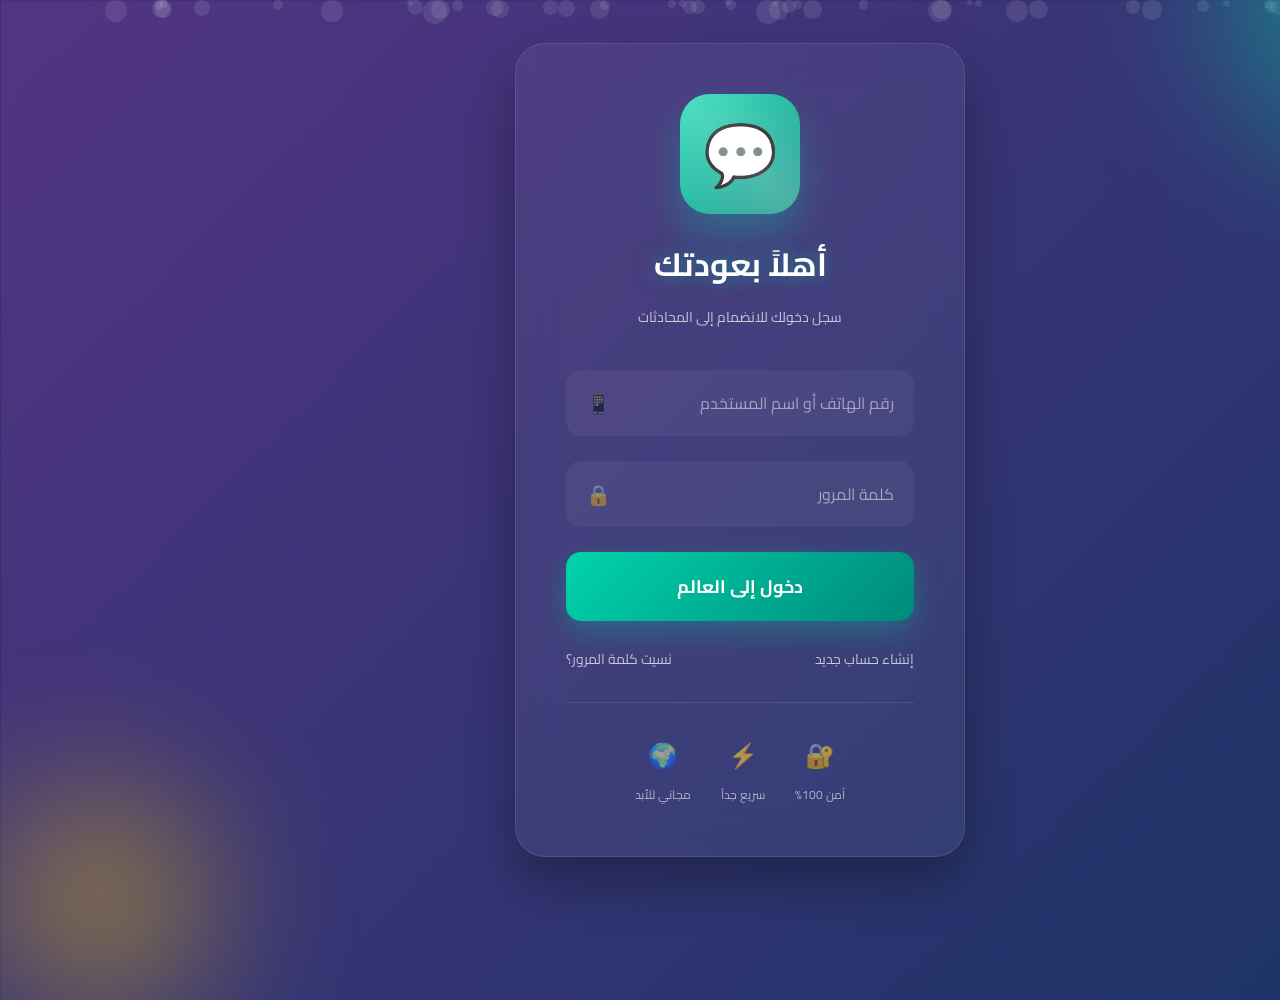
==== index.html @ bbd1d0f3 "Create index.html" ====
<!DOCTYPE html>
<html lang="ar" dir="rtl">
<head>
    <meta charset="UTF-8">
    <meta name="viewport" content="width=device-width, initial-scale=1.0">
    <title>دخول | تطبيق المراسلة</title>
    <style>
        @import url('https://fonts.googleapis.com/css2?family=Cairo:wght@300;400;600;700&display=swap');
        
        * {
            margin: 0;
            padding: 0;
            box-sizing: border-box;
            font-family: 'Cairo', sans-serif;
        }

        :root {
            --primary: #00d4aa;
            --secondary: #00897b;
            --accent: #ffd700;
            --dark: #1a1a2e;
            --darker: #16213e;
        }

        body {
            min-height: 100vh;
            background: linear-gradient(-45deg, #1a1a2e, #16213e, #0f3460, #533483);
            background-size: 400% 400%;
            animation: gradientBG 15s ease infinite;
            display: flex;
            justify-content: center;
            align-items: center;
            overflow: hidden;
            position: relative;
        }

        @keyframes gradientBG {
            0% { background-position: 0% 50%; }
            50% { background-position: 100% 50%; }
            100% { background-position: 0% 50%; }
        }

        /* جسيمات متحركة في الخلفية */
        .particles {
            position: absolute;
            width: 100%;
            height: 100%;
            overflow: hidden;
            z-index: 0;
        }

        .particle {
            position: absolute;
            width: 10px;
            height: 10px;
            background: rgba(255, 255, 255, 0.1);
            border-radius: 50%;
            animation: float 20s infinite linear;
        }

        @keyframes float {
            from {
                transform: translateY(100vh) rotate(0deg);
                opacity: 0;
            }
            10% { opacity: 1; }
            90% { opacity: 1; }
            to {
                transform: translateY(-100vh) rotate(720deg);
                opacity: 0;
            }
        }

        .login-container {
            background: rgba(255, 255, 255, 0.05);
            backdrop-filter: blur(20px);
            border: 1px solid rgba(255, 255, 255, 0.1);
            border-radius: 30px;
            padding: 50px;
            width: 90%;
            max-width: 450px;
            box-shadow: 0 25px 50px rgba(0,0,0,0.3);
            position: relative;
            z-index: 10;
            animation: containerFloat 6s ease-in-out infinite;
            transform-style: preserve-3d;
        }

        @keyframes containerFloat {
            0%, 100% { transform: translateY(0px) rotateX(0deg); }
            50% { transform: translateY(-20px) rotateX(2deg); }
        }

        .logo-section {
            text-align: center;
            margin-bottom: 40px;
        }

        .logo-wrapper {
            width: 120px;
            height: 120px;
            margin: 0 auto 20px;
            position: relative;
            animation: logoPulse 2s ease-in-out infinite;
        }

        @keyframes logoPulse {
            0%, 100% { transform: scale(1); filter: drop-shadow(0 0 20px rgba(0, 212, 170, 0.5)); }
            50% { transform: scale(1.05); filter: drop-shadow(0 0 40px rgba(0, 212, 170, 0.8)); }
        }

        .logo {
            width: 100%;
            height: 100%;
            background: linear-gradient(135deg, var(--primary), var(--secondary));
            border-radius: 30px;
            display: flex;
            align-items: center;
            justify-content: center;
            font-size: 60px;
            box-shadow: 0 20px 40px rgba(0, 212, 170, 0.3);
            position: relative;
            overflow: hidden;
        }

        .logo::before {
            content: '';
            position: absolute;
            top: -50%;
            left: -50%;
            width: 200%;
            height: 200%;
            background: linear-gradient(45deg, transparent, rgba(255,255,255,0.3), transparent);
            animation: shimmer 3s infinite;
        }

        @keyframes shimmer {
            0% { transform: translateX(-100%) translateY(-100%) rotate(45deg); }
            100% { transform: translateX(100%) translateY(100%) rotate(45deg); }
        }

        h1 {
            color: white;
            font-size: 32px;
            margin-bottom: 10px;
            text-shadow: 0 0 20px rgba(0, 212, 170, 0.5);
            animation: textGlow 3s ease-in-out infinite;
        }

        @keyframes textGlow {
            0%, 100% { text-shadow: 0 0 20px rgba(0, 212, 170, 0.5); }
            50% { text-shadow: 0 0 40px rgba(0, 212, 170, 0.8), 0 0 60px rgba(0, 212, 170, 0.4); }
        }

        .subtitle {
            color: rgba(255,255,255,0.7);
            font-size: 14px;
        }

        .input-group {
            margin-bottom: 25px;
            position: relative;
        }

        .input-wrapper {
            position: relative;
            overflow: hidden;
            border-radius: 15px;
            background: rgba(255,255,255,0.05);
            transition: all 0.3s ease;
        }

        .input-wrapper:focus-within {
            background: rgba(255,255,255,0.1);
            box-shadow: 0 0 30px rgba(0, 212, 170, 0.2);
            transform: scale(1.02);
        }

        .input-wrapper::before {
            content: '';
            position: absolute;
            top: 0;
            left: -100%;
            width: 100%;
            height: 2px;
            background: linear-gradient(90deg, transparent, var(--primary), transparent);
            transition: left 0.5s;
        }

        .input-wrapper:focus-within::before {
            left: 100%;
        }

        input {
            width: 100%;
            padding: 18px 20px;
            background: transparent;
            border: none;
            color: white;
            font-size: 16px;
            outline: none;
        }

        input::placeholder {
            color: rgba(255,255,255,0.5);
        }

        .input-icon {
            position: absolute;
            left: 20px;
            top: 50%;
            transform: translateY(-50%);
            font-size: 20px;
            opacity: 0.5;
            transition: all 0.3s;
        }

        .input-wrapper:focus-within .input-icon {
            opacity: 1;
            color: var(--primary);
            transform: translateY(-50%) scale(1.2);
        }

        .login-btn {
            width: 100%;
            padding: 18px;
            background: linear-gradient(135deg, var(--primary), var(--secondary));
            border: none;
            border-radius: 15px;
            color: white;
            font-size: 18px;
            font-weight: 700;
            cursor: pointer;
            position: relative;
            overflow: hidden;
            transition: all 0.3s;
            box-shadow: 0 10px 30px rgba(0, 212, 170, 0.3);
        }

        .login-btn::before {
            content: '';
            position: absolute;
            top: 0;
            left: -100%;
            width: 100%;
            height: 100%;
            background: linear-gradient(90deg, transparent, rgba(255,255,255,0.4), transparent);
            transition: left 0.5s;
        }

        .login-btn:hover::before {
            left: 100%;
        }

        .login-btn:hover {
            transform: translateY(-3px);
            box-shadow: 0 20px 40px rgba(0, 212, 170, 0.4);
        }

        .login-btn:active {
            transform: translateY(0);
        }

        .login-btn.loading {
            pointer-events: none;
            opacity: 0.8;
        }

        .login-btn.loading::after {
            content: '';
            position: absolute;
            width: 20px;
            height: 20px;
            border: 3px solid transparent;
            border-top-color: white;
            border-radius: 50%;
            animation: spin 1s linear infinite;
            right: 20px;
            top: 50%;
            transform: translateY(-50%);
        }

        @keyframes spin {
            to { transform: translateY(-50%) rotate(360deg); }
        }

        .links {
            display: flex;
            justify-content: space-between;
            margin-top: 25px;
        }

        .links a {
            color: rgba(255,255,255,0.7);
            text-decoration: none;
            font-size: 14px;
            transition: all 0.3s;
            position: relative;
        }

        .links a::after {
            content: '';
            position: absolute;
            bottom: -5px;
            left: 0;
            width: 0;
            height: 2px;
            background: var(--primary);
            transition: width 0.3s;
        }

        .links a:hover {
            color: var(--primary);
        }

        .links a:hover::after {
            width: 100%;
        }

        .error-message {
            background: rgba(255, 0, 0, 0.1);
            border: 1px solid rgba(255, 0, 0, 0.3);
            color: #ff6b6b;
            padding: 15px;
            border-radius: 10px;
            margin-bottom: 20px;
            display: none;
            animation: shake 0.5s;
        }

        @keyframes shake {
            0%, 100% { transform: translateX(0); }
            25% { transform: translateX(-10px); }
            75% { transform: translateX(10px); }
        }

        .features {
            display: flex;
            justify-content: center;
            gap: 30px;
            margin-top: 30px;
            padding-top: 30px;
            border-top: 1px solid rgba(255,255,255,0.1);
        }

        .feature {
            text-align: center;
            color: rgba(255,255,255,0.6);
            font-size: 12px;
            animation: featureFloat 3s ease-in-out infinite;
        }

        .feature:nth-child(2) { animation-delay: 0.5s; }
        .feature:nth-child(3) { animation-delay: 1s; }

        @keyframes featureFloat {
            0%, 100% { transform: translateY(0); }
            50% { transform: translateY(-5px); }
        }

        .feature-icon {
            font-size: 24px;
            margin-bottom: 5px;
            display: block;
        }

        /* تأثيرات إضافية */
        .glow-orb {
            position: absolute;
            border-radius: 50%;
            filter: blur(80px);
            opacity: 0.5;
            animation: orbFloat 10s ease-in-out infinite;
        }

        .orb-1 {
            width: 300px;
            height: 300px;
            background: var(--primary);
            top: -150px;
            right: -150px;
        }

        .orb-2 {
            width: 200px;
            height: 200px;
            background: var(--accent);
            bottom: -100px;
            left: -100px;
            animation-delay: 5s;
        }

        @keyframes orbFloat {
            0%, 100% { transform: translate(0, 0) scale(1); }
            50% { transform: translate(30px, -30px) scale(1.1); }
        }

        @media (max-width: 480px) {
            .login-container {
                padding: 30px 20px;
            }
            h1 { font-size: 24px; }
        }
    </style>
</head>
<body>
    <!-- جسيمات الخلفية -->
    <div class="particles" id="particles"></div>
    
    <!-- دوائر مضيئة -->
    <div class="glow-orb orb-1"></div>
    <div class="glow-orb orb-2"></div>

    <div class="login-container">
        <div class="logo-section">
            <div class="logo-wrapper">
                <div class="logo">💬</div>
            </div>
            <h1>أهلاً بعودتك</h1>
            <p class="subtitle">سجل دخولك للانضمام إلى المحادثات</p>
        </div>

        <div class="error-message" id="errorMsg">
            ⚠️ بيانات الدخول غير صحيحة
        </div>

        <form id="loginForm">
            <div class="input-group">
                <div class="input-wrapper">
                    <span class="input-icon">📱</span>
                    <input type="text" id="loginUser" placeholder="رقم الهاتف أو اسم المستخدم" required>
                </div>
            </div>

            <div class="input-group">
                <div class="input-wrapper">
                    <span class="input-icon">🔒</span>
                    <input type="password" id="loginPass" placeholder="كلمة المرور" required>
                </div>
            </div>

            <button type="submit" class="login-btn" id="loginBtn">
                دخول إلى العالم
            </button>
        </form>

        <div class="links">
            <a href="register.html">إنشاء حساب جديد</a>
            <a href="#" onclick="forgotPassword()">نسيت كلمة المرور؟</a>
        </div>

        <div class="features">
            <div class="feature">
                <span class="feature-icon">🔐</span>
                <span>آمن 100%</span>
            </div>
            <div class="feature">
                <span class="feature-icon">⚡</span>
                <span>سريع جداً</span>
            </div>
            <div class="feature">
                <span class="feature-icon">🌍</span>
                <span>مجاني للأبد</span>
            </div>
        </div>
    </div>

    <script>
        // إنشاء جسيمات عشوائية
        function createParticles() {
            const container = document.getElementById('particles');
            for(let i = 0; i < 50; i++) {
                const particle = document.createElement('div');
                particle.className = 'particle';
                particle.style.left = Math.random() * 100 + '%';
                particle.style.animationDelay = Math.random() * 20 + 's';
                particle.style.animationDuration = (15 + Math.random() * 10) + 's';
                particle.style.width = particle.style.height = (Math.random() * 20 + 5) + 'px';
                container.appendChild(particle);
            }
        }
        createParticles();

        // التحقق من الجلسة
        if(localStorage.getItem('currentUser')) {
            window.location.href = 'chat.html';
        }

        // معالجة تسجيل الدخول
        document.getElementById('loginForm').addEventListener('submit', function(e) {
            e.preventDefault();
            
            const btn = document.getElementById('loginBtn');
            const errorMsg = document.getElementById('errorMsg');
            
            btn.classList.add('loading');
            btn.textContent = 'جاري الدخول...';
            
            setTimeout(() => {
                const user = document.getElementById('loginUser').value;
                const pass = document.getElementById('loginPass').value;
                
                const users = JSON.parse(localStorage.getItem('users') || '[]');
                const found = users.find(u => 
                    (u.phone === user || u.username === user || u.email === user) && 
                    u.password === pass
                );
                
                if(found) {
                    // تحديث آخر دخول
                    found.lastLogin = new Date().toISOString();
                    found.isOnline = true;
                    
                    const allUsers = users.map(u => u.id === found.id ? found : u);
                    localStorage.setItem('users', JSON.stringify(allUsers));
                    localStorage.setItem('currentUser', JSON.stringify(found));
                    
                    // تأثير الانتقال
                    document.body.style.animation = 'fadeOut 0.5s forwards';
                    setTimeout(() => {
                        window.location.href = 'chat.html';
                    }, 500);
                } else {
                    btn.classList.remove('loading');
                    btn.textContent = 'دخول إلى العالم';
                    errorMsg.style.display = 'block';
                    
                    setTimeout(() => {
                        errorMsg.style.display = 'none';
                    }, 3000);
                }
            }, 1500);
        });

        function forgotPassword() {
            alert('🔧 ميزة استعادة كلمة المرور قيد التطوير');
        }

        // تأثير fadeOut
        const style = document.createElement('style');
        style.textContent = `
            @keyframes fadeOut {
                to { opacity: 0; transform: scale(0.9); }
            }
        `;
        document.head.appendChild(style);
    </script>
</body>
</html>
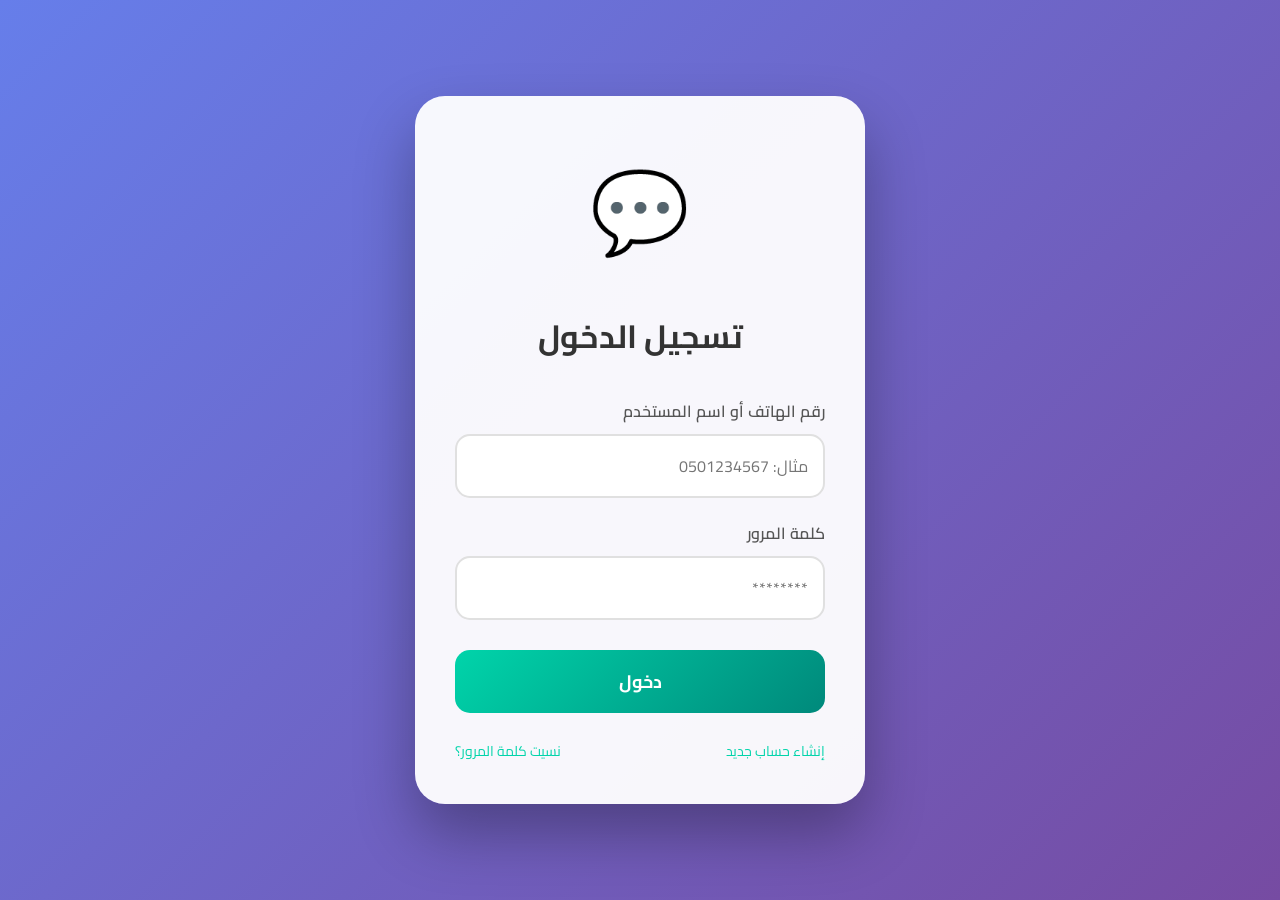
==== commit 7f11a23b: "Create index.html" ====
--- a/index.html
+++ b/index.html
@@ -3,7 +3,7 @@
 <head>
     <meta charset="UTF-8">
     <meta name="viewport" content="width=device-width, initial-scale=1.0">
-    <title>دخول | تطبيق المراسلة</title>
+    <title>دخول | دردشتي</title>
     <style>
         @import url('https://fonts.googleapis.com/css2?family=Cairo:wght@300;400;600;700&display=swap');
         
@@ -17,533 +17,435 @@
         :root {
             --primary: #00d4aa;
             --secondary: #00897b;
-            --accent: #ffd700;
-            --dark: #1a1a2e;
-            --darker: #16213e;
+            --bg-dark: #0f0f1a;
+            --bg-card: #1a1a2e;
         }
 
         body {
             min-height: 100vh;
-            background: linear-gradient(-45deg, #1a1a2e, #16213e, #0f3460, #533483);
-            background-size: 400% 400%;
-            animation: gradientBG 15s ease infinite;
+            background: linear-gradient(135deg, #667eea 0%, #764ba2 100%);
             display: flex;
             justify-content: center;
             align-items: center;
-            overflow: hidden;
-            position: relative;
-        }
-
-        @keyframes gradientBG {
-            0% { background-position: 0% 50%; }
-            50% { background-position: 100% 50%; }
-            100% { background-position: 0% 50%; }
-        }
-
-        /* جسيمات متحركة في الخلفية */
-        .particles {
-            position: absolute;
-            width: 100%;
-            height: 100%;
-            overflow: hidden;
-            z-index: 0;
-        }
-
-        .particle {
-            position: absolute;
-            width: 10px;
-            height: 10px;
-            background: rgba(255, 255, 255, 0.1);
-            border-radius: 50%;
-            animation: float 20s infinite linear;
-        }
-
-        @keyframes float {
-            from {
-                transform: translateY(100vh) rotate(0deg);
-                opacity: 0;
-            }
-            10% { opacity: 1; }
-            90% { opacity: 1; }
-            to {
-                transform: translateY(-100vh) rotate(720deg);
-                opacity: 0;
-            }
-        }
-
-        .login-container {
-            background: rgba(255, 255, 255, 0.05);
-            backdrop-filter: blur(20px);
-            border: 1px solid rgba(255, 255, 255, 0.1);
+            padding: 20px;
+        }
+
+        .container {
+            background: rgba(255, 255, 255, 0.95);
             border-radius: 30px;
-            padding: 50px;
-            width: 90%;
+            padding: 40px;
+            width: 100%;
             max-width: 450px;
-            box-shadow: 0 25px 50px rgba(0,0,0,0.3);
-            position: relative;
-            z-index: 10;
-            animation: containerFloat 6s ease-in-out infinite;
-            transform-style: preserve-3d;
-        }
-
-        @keyframes containerFloat {
-            0%, 100% { transform: translateY(0px) rotateX(0deg); }
-            50% { transform: translateY(-20px) rotateX(2deg); }
-        }
-
-        .logo-section {
+            box-shadow: 0 30px 60px rgba(0,0,0,0.3);
+        }
+
+        .logo {
             text-align: center;
-            margin-bottom: 40px;
-        }
-
-        .logo-wrapper {
-            width: 120px;
-            height: 120px;
-            margin: 0 auto 20px;
-            position: relative;
-            animation: logoPulse 2s ease-in-out infinite;
-        }
-
-        @keyframes logoPulse {
-            0%, 100% { transform: scale(1); filter: drop-shadow(0 0 20px rgba(0, 212, 170, 0.5)); }
-            50% { transform: scale(1.05); filter: drop-shadow(0 0 40px rgba(0, 212, 170, 0.8)); }
-        }
-
-        .logo {
-            width: 100%;
-            height: 100%;
+            font-size: 80px;
+            margin-bottom: 20px;
+;
+        }
+
+        h1 {
+            text-align: center;
+            color: #333;
+            margin-bottom: 30px;
+        }
+
+        .form-group {
+            margin-bottom: 20px;
+        }
+
+        label {
+            display: block;
+            margin-bottom: 8px;
+            color: #555;
+            font-weight: 600;
+        }
+
+        input {
+            width: 100%;
+            padding: 15px;
+            border: 2px solid #e0e0e0;
+            border-radius: 15px;
+            font-size: 16px;
+            transition: all 0.3s;
+        }
+
+        input:focus {
+            outline: none;
+            border-color: var(--primary);
+        }
+
+        button {
+            width: 100%;
+            padding: 15px;
             background: linear-gradient(135deg, var(--primary), var(--secondary));
-            border-radius: 30px;
-            display: flex;
-            align-items: center;
-            justify-content: center;
-            font-size: 60px;
-            box-shadow: 0 20px 40px rgba(0, 212, 170, 0.3);
-            position: relative;
-            overflow: hidden;
-        }
-
-        .logo::before {
-            content: '';
-            position: absolute;
-            top: -50%;
-            left: -50%;
-            width: 200%;
-            height: 200%;
-            background: linear-gradient(45deg, transparent, rgba(255,255,255,0.3), transparent);
-            animation: shimmer 3s infinite;
-        }
-
-        @keyframes shimmer {
-            0% { transform: translateX(-100%) translateY(-100%) rotate(45deg); }
-            100% { transform: translateX(100%) translateY(100%) rotate(45deg); }
-        }
+            color: white;
+                   }
 
         h1 {
+            text-align: center;
+            color: #333;
+            margin-bottom: 30px;
+        }
+
+        .form-group {
+            margin-bottom: 20px;
+        }
+
+        label {
+            display: block;
+            margin-bottom: 8px;
+            color: #555;
+            font-weight: 600;
+        }
+
+        input {
+            width: 100%;
+            padding: 15px;
+            border: 2px solid #e0e0e0;
+            border-radius: 15px;
+            font-size: 16px;
+            transition: all 0.3s;
+        }
+
+        input:focus {
+            outline: none;
+            border-color: var(--primary);
+        }
+
+        button {
+            width: 100%;
+            padding: 15px;
+            background: linear-gradient(135deg, var(--primary), var(--secondary));
             color: white;
-            font-size: 32px;
-            margin-bottom: 10px;
-            text-shadow: 0 0 20px rgba(0, 212, 170, 0.5);
-            animation: textGlow 3s ease-in-out infinite;
-        }
-
-        @keyframes textGlow {
-            0%, 100% { text-shadow: 0 0 20px rgba(0, 212, 170, 0.5); }
-            50% { text-shadow: 0 0 40px rgba(0, 212, 170, 0.8), 0 0 60px rgba(0, 212, 170, 0.4); }
-        }
-
-        .subtitle {
-            color: rgba(255,255,255,0.7);
-            font-size: 14px;
-        }
-
-        .input-group {
-            margin-bottom: 25px;
-            position: relative;
-        }
-
-        .input-wrapper {
-            position: relative;
-            overflow: hidden;
-            border-radius: 15px;
-            background: rgba(255,255,255,0.05);
-            transition: all 0.3s ease;
-        }
-
-        .input-wrapper:focus-within {
-            background: rgba(255,255,255,0.1);
-            box-shadow: 0 0 30px rgba(0, 212, 170, 0.2);
-            transform: scale(1.02);
-        }
-
-        .input-wrapper::before {
-            content: '';
-            position: absolute;
-            top: 0;
-            left: -100%;
-            width: 100%;
-            height: 2px;
-            background: linear-gradient(90deg, transparent, var(--primary), transparent);
-            transition: left 0.5s;
-        }
-
-        .input-wrapper:focus-within::before {
-            left: 100%;
-        }
-
-        input {
-            width: 100%;
-            padding: 18px 20px;
-            background: transparent;
-            border: none;
-            color: white;
-            font-size: 16px;
-            outline: none;
-        }
-
-        input::placeholder {
-            color: rgba(255,255,255,0.5);
-        }
-
-        .input-icon {
-            position: absolute;
-            left: 20px;
-            top: 50%;
-            transform: translateY(-50%);
-            font-size: 20px;
-            opacity: 0.5;
-            transition: all 0.3s;
-        }
-
-        .input-wrapper:focus-within .input-icon {
-            opacity: 1;
-            color: var(--primary);
-            transform: translateY(-50%) scale(1.2);
-        }
-
-        .login-btn {
-            width: 100%;
-            padding: 18px;
-            background: linear-gradient(135deg, var(--primary), var(--secondary));
             border: none;
             border-radius: 15px;
-            color: white;
             font-size: 18px;
             font-weight: 700;
             cursor: pointer;
-            position: relative;
-            overflow: hidden;
             transition: all 0.3s;
+            margin-top: 10px;
+        }
+
+        button:hover {
+            transform: translateY(-3px);
             box-shadow: 0 10px 30px rgba(0, 212, 170, 0.3);
-        }
-
-        .login-btn::before {
-            content: '';
-            position: absolute;
-            top: 0;
-            left: -100%;
-            width: 100%;
-            height: 100%;
-            background: linear-gradient(90deg, transparent, rgba(255,255,255,0.4), transparent);
-            transition: left 0.5s;
-        }
-
-        .login-btn:hover::before {
-            left: 100%;
-        }
-
-        .login-btn:hover {
-            transform: translateY(-3px);
-            box-shadow: 0 20px 40px rgba(0, 212, 170, 0.4);
-        }
-
-        .login-btn:active {
-            transform: translateY(0);
-        }
-
-        .login-btn.loading {
-            pointer-events: none;
-            opacity: 0.8;
-        }
-
-        .login-btn.loading::after {
-            content: '';
-            position: absolute;
-            width: 20px;
-            height: 20px;
-            border: 3px solid transparent;
-            border-top-color: white;
-            border-radius: 50%;
-            animation: spin 1s linear infinite;
-            right: 20px;
-            top: 50%;
-            transform: translateY(-50%);
-        }
-
-        @keyframes spin {
-            to { transform: translateY(-50%) rotate(360deg); }
         }
 
         .links {
             display: flex;
             justify-content: space-between;
             margin-top: 25px;
+            font-size: 14px;
         }
 
         .links a {
-            color: rgba(255,255,255,0.7);
+            color: var(--primary);
             text-decoration: none;
+            cursor: pointer;
+        }
+
+        .links a:hover {
+            text-decoration: underline;
+        }
+
+        .error {
+            background: #ffebee;
+            color: #c62828;
+            padding: 12px;
+            border-radius: 10px;
+            margin-bottom: 20px;
+            display: none;
             font-size: 14px;
-            transition: all 0.3s;
+        }
+
+        .success {
+            background: #e8f5e9;
+            color: #2e7d32;
+            padding: 12px;
+            border-radius: 10px;
+            margin-bottom: 20px;
+            display: none;
+            font-size: 14px;
+        }
+
+        /* Modal styles */
+        .modal {
+            display: none;
+            position: fixed;
+            top: 0;
+            left: 0;
+            width: 100%;
+            height: 100%;
+            background: rgba(0,0,0,0.5);
+            z-index: 1000;
+            align-items: center;
+            justify-content: center;
+        }
+
+        .modal.active {
+            display: flex;
+        }
+
+        .modal-content {
+            background: white;
+            padding: 30px;
+            border-radius: 20px;
+            width: 90%;
+            max-width: 400px;
             position: relative;
         }
 
-        .links a::after {
-            content: '';
-            position: absolute;
-            bottom: -5px;
-            left: 0;
-            width: 0;
-            height: 2px;
-            background: var(--primary);
-            transition: width 0.3s;
-        }
-
-        .links a:hover {
-            color: var(--primary);
-        }
-
-        .links a:hover::after {
-            width: 100%;
-        }
-
-        .error-message {
-            background: rgba(255, 0, 0, 0.1);
-            border: 1px solid rgba(255, 0, 0, 0.3);
-            color: #ff6b6b;
+        .modal-header {
+            display: flex;
+            justify-content: space-between;
+            align-items: center;
+            margin-bottom: 20px;
+        }
+
+        .modal-title {
+            font-size: 20px;
+            color: #333;
+        }
+
+        .close-btn {
+            background: none;
+            border: none;
+            font-size: 24px;
+            cursor: pointer;
+            color: #999;
+        }
+
+        .recovery-code {
+            background: #f5f5f5;
             padding: 15px;
             border-radius: 10px;
-            margin-bottom: 20px;
-            display: none;
-            animation: shake 0.5s;
-        }
-
-        @keyframes shake {
-            0%, 100% { transform: translateX(0); }
-            25% { transform: translateX(-10px); }
-            75% { transform: translateX(10px); }
-        }
-
-        .features {
-            display: flex;
-            justify-content: center;
-            gap: 30px;
-            margin-top: 30px;
-            padding-top: 30px;
-            border-top: 1px solid rgba(255,255,255,0.1);
-        }
-
-        .feature {
             text-align: center;
-            color: rgba(255,255,255,0.6);
-            font-size: 12px;
-            animation: featureFloat 3s ease-in-out infinite;
-        }
-
-        .feature:nth-child(2) { animation-delay: 0.5s; }
-        .feature:nth-child(3) { animation-delay: 1s; }
-
-        @keyframes featureFloat {
-            0%, 100% { transform: translateY(0); }
-            50% { transform: translateY(-5px); }
-        }
-
-        .feature-icon {
             font-size: 24px;
-            margin-bottom: 5px;
-            display: block;
-        }
-
-        /* تأثيرات إضافية */
-        .glow-orb {
-            position: absolute;
-            border-radius: 50%;
-            filter: blur(80px);
-            opacity: 0.5;
-            animation: orbFloat 10s ease-in-out infinite;
-        }
-
-        .orb-1 {
-            width: 300px;
-            height: 300px;
-            background: var(--primary);
-            top: -150px;
-            right: -150px;
-        }
-
-        .orb-2 {
-            width: 200px;
-            height: 200px;
-            background: var(--accent);
-            bottom: -100px;
-            left: -100px;
-            animation-delay: 5s;
-        }
-
-        @keyframes orbFloat {
-            0%, 100% { transform: translate(0, 0) scale(1); }
-            50% { transform: translate(30px, -30px) scale(1.1); }
-        }
-
-        @media (max-width: 480px) {
-            .login-container {
-                padding: 30px 20px;
-            }
-            h1 { font-size: 24px; }
-        }
+            font-weight: bold;
+            color: var(--primary);
+            margin: 20px 0;
+            letter-spacing: 5px;
+        }
+
+        .hidden { display: none !important; }
     </style>
 </head>
 <body>
-    <!-- جسيمات الخلفية -->
-    <div class="particles" id="particles"></div>
-    
-    <!-- دوائر مضيئة -->
-    <div class="glow-orb orb-1"></div>
-    <div class="glow-orb orb-2"></div>
-
-    <div class="login-container">
-        <div class="logo-section">
-            <div class="logo-wrapper">
-                <div class="logo">💬</div>
-            </div>
-            <h1>أهلاً بعودتك</h1>
-            <p class="subtitle">سجل دخولك للانضمام إلى المحادثات</p>
-        </div>
-
-        <div class="error-message" id="errorMsg">
-            ⚠️ بيانات الدخول غير صحيحة
-        </div>
+    <div class="container">
+        <div class="logo">💬</div>
+        <h1>تسجيل الدخول</h1>
+        
+        <div class="error" id="errorMsg"></div>
+        <div class="success" id="successMsg"></div>
 
         <form id="loginForm">
-            <div class="input-group">
-                <div class="input-wrapper">
-                    <span class="input-icon">📱</span>
-                    <input type="text" id="loginUser" placeholder="رقم الهاتف أو اسم المستخدم" required>
-                </div>
-            </div>
-
-            <div class="input-group">
-                <div class="input-wrapper">
-                    <span class="input-icon">🔒</span>
-                    <input type="password" id="loginPass" placeholder="كلمة المرور" required>
-                </div>
-            </div>
-
-            <button type="submit" class="login-btn" id="loginBtn">
-                دخول إلى العالم
-            </button>
+            <div class="form-group">
+                <label>رقم الهاتف أو اسم المستخدم</label>
+                <input type="text" id="loginUser" placeholder="مثال: 0501234567" required>
+            </div>
+            
+            <div class="form-group">
+                <label>كلمة المرور</label>
+                <input type="password" id="loginPass" placeholder="********" required>
+            </div>
+            
+            <button type="submit">دخول</button>
         </form>
 
         <div class="links">
             <a href="register.html">إنشاء حساب جديد</a>
-            <a href="#" onclick="forgotPassword()">نسيت كلمة المرور؟</a>
-        </div>
-
-        <div class="features">
-            <div class="feature">
-                <span class="feature-icon">🔐</span>
-                <span>آمن 100%</span>
-            </div>
-            <div class="feature">
-                <span class="feature-icon">⚡</span>
-                <span>سريع جداً</span>
-            </div>
-            <div class="feature">
-                <span class="feature-icon">🌍</span>
-                <span>مجاني للأبد</span>
-            </div>
+            <a onclick="openRecoveryModal()">نسيت كلمة المرور؟</a>
         </div>
     </div>
 
+    <!-- Modal استرجاع كلمة المرور -->
+    <div class="modal" id="recoveryModal">
+        <div class="modal-content">
+            <div class="modal-header">
+                <h3 class="modal-title">🔐 استرجاع كلمة المرور</h3>
+                <button class="close-btn" onclick="closeRecoveryModal()">×</button>
+            </div>
+            
+            <div id="recoveryStep1">
+                <p style="margin-bottom: 15px; color: #666;">أدخل رقم هاتفك أو بريدك الإلكتروني</p>
+                <div class="form-group">
+                    <input type="text" id="recoveryContact" placeholder="رقم الهاتف أو البريد">
+                </div>
+                <button onclick="sendRecoveryCode()">إرسال رمز التحقق</button>
+            </div>
+
+            <div id="recoveryStep2" class="hidden">
+                <p style="margin-bottom: 15px; color: #666;">أدخل الرمز المرسل:</p>
+                <div class="form-group">
+                    <input type="text" id="recoveryCodeInput" placeholder="الرمز" maxlength="6">
+                </div>
+                <button onclick="verifyRecoveryCode()">تحقق</button>
+            </div>
+
+            <div id="recoveryStep3" class="hidden">
+                <p style="margin-bottom: 15px; color: #666;">أدخل كلمة المرور الجديدة:</p>
+                <div class="form-group">
+                    <input type="password" id="newPassword" placeholder="كلمة المرور الجديدة" minlength="6">
+                </div>
+                <div class="form-group">
+                    <input type="password" id="confirmNewPassword" placeholder="تأكيد كلمة المرور">
+                </div>
+                <button onclick="resetPassword()">حفظ كلمة المرور</button>
+            </div>
+        </div>
+    </div>
+
     <script>
-        // إنشاء جسيمات عشوائية
-        function createParticles() {
-            const container = document.getElementById('particles');
-            for(let i = 0; i < 50; i++) {
-                const particle = document.createElement('div');
-                particle.className = 'particle';
-                particle.style.left = Math.random() * 100 + '%';
-                particle.style.animationDelay = Math.random() * 20 + 's';
-                particle.style.animationDuration = (15 + Math.random() * 10) + 's';
-                particle.style.width = particle.style.height = (Math.random() * 20 + 5) + 'px';
-                container.appendChild(particle);
-            }
-        }
-        createParticles();
-
-        // التحقق من الجلسة
-        if(localStorage.getItem('currentUser')) {
+        // التحقق من وجود مستخدم مسجل
+        const currentUser = localStorage.getItem('currentUser');
+        if(currentUser) {
             window.location.href = 'chat.html';
         }
 
-        // معالجة تسجيل الدخول
+        // تسجيل الدخول
         document.getElementById('loginForm').addEventListener('submit', function(e) {
             e.preventDefault();
             
-            const btn = document.getElementById('loginBtn');
-            const errorMsg = document.getElementById('errorMsg');
-            
-            btn.classList.add('loading');
-            btn.textContent = 'جاري الدخول...';
-            
-            setTimeout(() => {
-                const user = document.getElementById('loginUser').value;
-                const pass = document.getElementById('loginPass').value;
+            const user = document.getElementById('loginUser').value.trim();
+            const pass = document.getElementById('loginPass').value;
+            
+            const users = JSON.parse(localStorage.getItem('users') || '[]');
+            
+            // البحث بالهاتف أو اسم المستخدم أو البريد
+            const found = users.find(u => {
+                const matchPhone = u.phone === user;
+                const matchUsername = u.username === user || u.username === '@' + user.replace('@', '');
+                const matchEmail = u.email && u.email.toLowerCase() === user.toLowerCase();
+                return (matchPhone || matchUsername || matchEmail) && u.password === pass;
+            });
+            
+            if(found) {
+                // تحديث الحالة
+                found.isOnline = true;
+                found.lastLogin = new Date().toISOString();
                 
-                const users = JSON.parse(localStorage.getItem('users') || '[]');
-                const found = users.find(u => 
-                    (u.phone === user || u.username === user || u.email === user) && 
-                    u.password === pass
-                );
+                // حفظ في القائمة
+                const userIndex = users.findIndex(u => u.id === found.id);
+                users[userIndex] = found;
+                localStorage.setItem('users', JSON.stringify(users));
                 
-                if(found) {
-                    // تحديث آخر دخول
-                    found.lastLogin = new Date().toISOString();
-                    found.isOnline = true;
-                    
-                    const allUsers = users.map(u => u.id === found.id ? found : u);
-                    localStorage.setItem('users', JSON.stringify(allUsers));
-                    localStorage.setItem('currentUser', JSON.stringify(found));
-                    
-                    // تأثير الانتقال
-                    document.body.style.animation = 'fadeOut 0.5s forwards';
-                    setTimeout(() => {
-                        window.location.href = 'chat.html';
-                    }, 500);
-                } else {
-                    btn.classList.remove('loading');
-                    btn.textContent = 'دخول إلى العالم';
-                    errorMsg.style.display = 'block';
-                    
-                    setTimeout(() => {
-                        errorMsg.style.display = 'none';
-                    }, 3000);
-                }
-            }, 1500);
+                // تسجيل الدخول
+                localStorage.setItem('currentUser', JSON.stringify(found));
+                
+                showSuccess('تم تسجيل الدخول بنجاح! جاري التحويل...');
+                setTimeout(() => window.location.href = 'chat.html', 1000);
+            } else {
+                showError('رقم الهاتف/اسم المستخدم أو كلمة المرور غير صحيحة');
+            }
         });
 
-        function forgotPassword() {
-            alert('🔧 ميزة استعادة كلمة المرور قيد التطوير');
-        }
-
-        // تأثير fadeOut
-        const style = document.createElement('style');
-        style.textContent = `
-            @keyframes fadeOut {
-                to { opacity: 0; transform: scale(0.9); }
-            }
-        `;
-        document.head.appendChild(style);
+        // استرجاع كلمة المرور
+        let recoveryUser = null;
+        let generatedCode = null;
+
+        function openRecoveryModal() {
+            document.getElementById('recoveryModal').classList.add('active');
+            document.getElementById('recoveryStep1').classList.remove('hidden');
+            document.getElementById('recoveryStep2').classList.add('hidden');
+            document.getElementById('recoveryStep3').classList.add('hidden');
+        }
+
+        function closeRecoveryModal() {
+            document.getElementById('recoveryModal').classList.remove('active');
+            recoveryUser = null;
+            generatedCode = null;
+        }
+
+        function sendRecoveryCode() {
+            const contact = document.getElementById('recoveryContact').value.trim();
+            if(!contact) {
+                alert('يرجى إدخال رقم الهاتف أو البريد الإلكتروني');
+                return;
+            }
+
+            const users = JSON.parse(localStorage.getItem('users') || '[]');
+            recoveryUser = users.find(u => {
+                return u.phone === contact || 
+                       (u.email && u.email.toLowerCase() === contact.toLowerCase());
+            });
+
+            if(!recoveryUser) {
+                alert('لا يوجد حساب مرتبط بهذا الرقم/البريد');
+                return;
+            }
+
+            // توليد رمز عشوائي 6 أرقام
+            generatedCode = Math.floor(100000 + Math.random() * 900000).toString();
+            
+            // محاكاة إرسال الرمز (في الإنتاج: إرسال SMS أو بريد)
+            console.log('Recovery Code:', generatedCode);
+            alert(`رمز التحقق (محاكاة): ${generatedCode}\n\nفي التطبيق الحقيقي، سيتم إرسال هذا الرمز via SMS أو Email.`);
+            
+            // الانتقال للخطوة التالية
+            document.getElementById('recoveryStep1').classList.add('hidden');
+            document.getElementById('recoveryStep2').classList.remove('hidden');
+        }
+
+        function verifyRecoveryCode() {
+            const inputCode = document.getElementById('recoveryCodeInput').value.trim();
+            
+            if(inputCode !== generatedCode) {
+                alert('رمز التحقق غير صحيح');
+                return;
+            }
+
+            document.getElementById('recoveryStep2').classList.add('hidden');
+            document.getElementById('recoveryStep3').classList.remove('hidden');
+        }
+
+        function resetPassword() {
+            const newPass = document.getElementById('newPassword').value;
+            const confirmPass = document.getElementById('confirmNewPassword').value;
+
+            if(newPass.length < 6) {
+                alert('كلمة المرور يجب أن تكون 6 أحرف على الأقل');
+                return;
+            }
+
+            if(newPass !== confirmPass) {
+                alert('كلمتا المرور غير متطابقتين');
+                return;
+            }
+
+            // تحديث كلمة المرور
+            const users = JSON.parse(localStorage.getItem('users') || '[]');
+            const userIndex = users.findIndex(u => u.id === recoveryUser.id);
+            
+            if(userIndex !== -1) {
+                users[userIndex].password = newPass;
+                localStorage.setItem('users', JSON.stringify(users));
+                
+                alert('✅ تم تغيير كلمة المرور بنجاح!');
+                closeRecoveryModal();
+            }
+        }
+
+        // دوال المساعدة
+        function showError(msg) {
+            const el = document.getElementById('errorMsg');
+            el.textContent = msg;
+            el.style.display = 'block';
+            setTimeout(() => el.style.display = 'none', 5000);
+        }
+
+        function showSuccess(msg) {
+            const el = document.getElementById('successMsg');
+            el.textContent = msg;
+            el.style.display = 'block';
+        }
+
+        // إغلاق المودال عند الضغط خارجها
+        document.getElementById('recoveryModal').addEventListener('click', function(e) {
+            if(e.target === this) closeRecoveryModal();
+        });
     </script>
 </body>
 </html>
